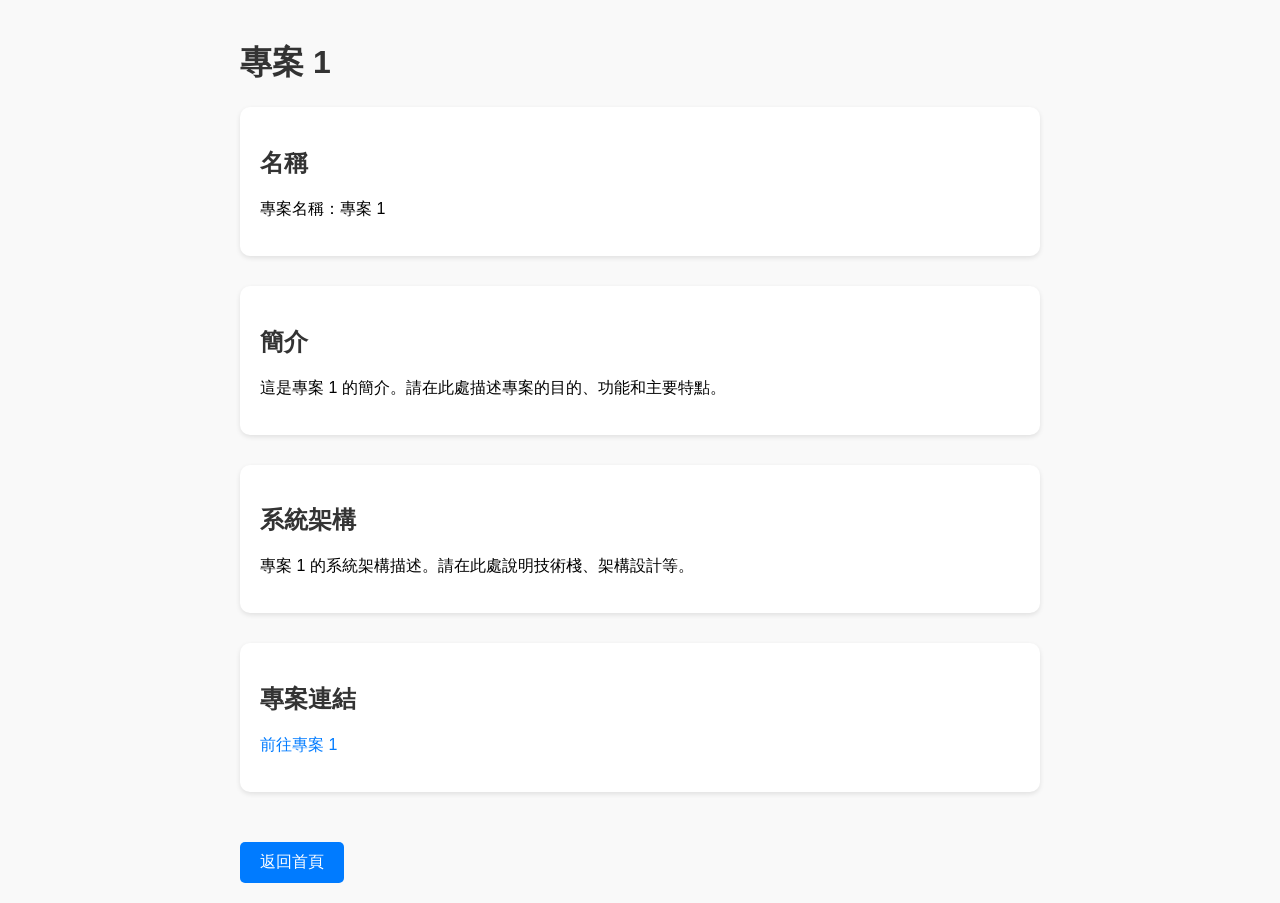
==== project1.html @ 5c1dccd9 "Add HTML project files" ====
<!DOCTYPE html>
<html lang="zh-tw">
<head>
    <meta charset="UTF-8">
    <meta name="viewport" content="width=device-width, initial-scale=1.0">
    <title>專案 1 - Vibe Coding</title>
    <style>
        body {
            font-family: Arial, sans-serif;
            max-width: 800px;
            margin: 0 auto;
            padding: 20px;
            background-color: #f9f9f9;
        }
        .section {
            margin-bottom: 30px;
            padding: 20px;
            background-color: white;
            border-radius: 10px;
            box-shadow: 0 2px 5px rgba(0,0,0,0.1);
        }
        h1, h2 {
            color: #333;
        }
        a {
            color: #007bff;
            text-decoration: none;
        }
        a:hover {
            text-decoration: underline;
        }
        .back-link {
            display: inline-block;
            margin-top: 20px;
            padding: 10px 20px;
            background-color: #007bff;
            color: white;
            text-decoration: none;
            border-radius: 5px;
        }
        .back-link:hover {
            background-color: #0056b3;
        }
    </style>
</head>
<body>
    <h1>專案 1</h1>
    
    <div class="section">
        <h2>名稱</h2>
        <p>專案名稱：專案 1</p>
    </div>
    
    <div class="section">
        <h2>簡介</h2>
        <p>這是專案 1 的簡介。請在此處描述專案的目的、功能和主要特點。</p>
    </div>
    
    <div class="section">
        <h2>系統架構</h2>
        <p>專案 1 的系統架構描述。請在此處說明技術棧、架構設計等。</p>
    </div>
    
    <div class="section">
        <h2>專案連結</h2>
        <p><a href="#" target="_blank">前往專案 1</a></p>
    </div>
    
    <a href="index.html" class="back-link">返回首頁</a>
</body>
</html>
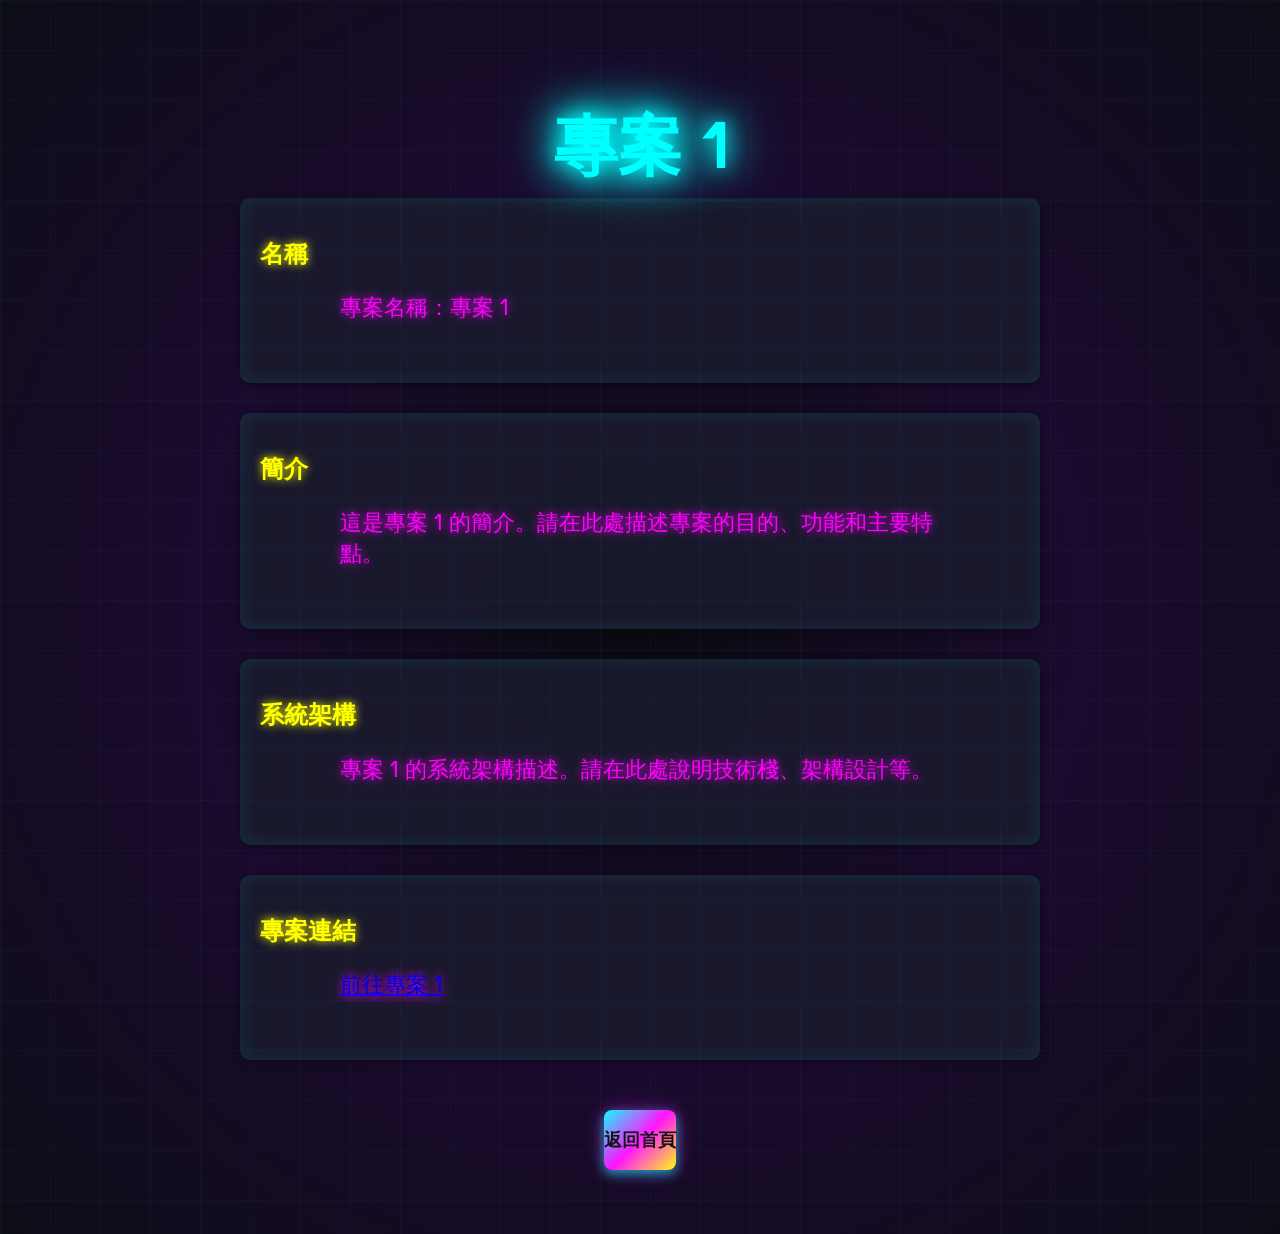
==== commit b2ccc4ca: "Apply cyberpunk style and external stylesheet" ====
--- a/project1.html
+++ b/project1.html
@@ -4,44 +4,7 @@
     <meta charset="UTF-8">
     <meta name="viewport" content="width=device-width, initial-scale=1.0">
     <title>專案 1 - Vibe Coding</title>
-    <style>
-        body {
-            font-family: Arial, sans-serif;
-            max-width: 800px;
-            margin: 0 auto;
-            padding: 20px;
-            background-color: #f9f9f9;
-        }
-        .section {
-            margin-bottom: 30px;
-            padding: 20px;
-            background-color: white;
-            border-radius: 10px;
-            box-shadow: 0 2px 5px rgba(0,0,0,0.1);
-        }
-        h1, h2 {
-            color: #333;
-        }
-        a {
-            color: #007bff;
-            text-decoration: none;
-        }
-        a:hover {
-            text-decoration: underline;
-        }
-        .back-link {
-            display: inline-block;
-            margin-top: 20px;
-            padding: 10px 20px;
-            background-color: #007bff;
-            color: white;
-            text-decoration: none;
-            border-radius: 5px;
-        }
-        .back-link:hover {
-            background-color: #0056b3;
-        }
-    </style>
+    <link rel="stylesheet" href="style.css">
 </head>
 <body>
     <h1>專案 1</h1>
--- a/style.css
+++ b/style.css
@@ -0,0 +1,270 @@
+@import url('https://fonts.googleapis.com/css2?family=Orbitron:wght@400;700;900&display=swap');
+
+/* global reset */
+* { box-sizing: border-box; }
+
+body {
+    font-family: 'Orbitron', monospace;
+    text-align: center;
+    margin: 0;
+    padding: 60px 20px;
+    background: radial-gradient(circle at center, #0a0a0f 0%, #1a0a2e 50%, #0d0d17 100%);
+    color: #00ffff;
+    position: relative;
+    overflow-x: hidden;
+}
+
+/* grid overlay for cyberpunk feel */
+body::before {
+    content: '';
+    position: absolute;
+    top: 0;
+    left: 0;
+    right: 0;
+    bottom: 0;
+    background-image:
+        linear-gradient(rgba(0, 255, 255, 0.03) 1px, transparent 1px),
+        linear-gradient(90deg, rgba(0, 255, 255, 0.03) 1px, transparent 1px);
+    background-size: 50px 50px;
+    pointer-events: none;
+    animation: gridMove 20s linear infinite;
+}
+
+@keyframes gridMove {
+    0% { transform: translate(0, 0); }
+    100% { transform: translate(50px, 50px); }
+}
+
+h1 {
+    font-size: 4rem;
+    margin-bottom: 0.5rem;
+    color: #00ffff;
+    text-shadow: 0 0 20px #00ffff, 0 0 40px #00ffff, 0 0 60px #00ffff;
+    animation: flicker 3s infinite alternate, glitch 5s infinite;
+}
+
+@keyframes glitch {
+    0% { clip-path: inset(0); }
+    20% { clip-path: inset(10% 0 0 0); }
+    40% { clip-path: inset(0 0 10% 0); }
+    60% { clip-path: inset(10% 0 0 0); }
+    80% { clip-path: inset(0 0 10% 0); }
+    100% { clip-path: inset(0); }
+}
+
+@keyframes flicker {
+    0%, 100% { opacity: 1; }
+    50% { opacity: 0.8; }
+}
+
+h2 {
+    color: #ffff00;
+    text-shadow: 0 0 10px #ffff00;
+}
+
+p {
+    font-size: 1.4rem;
+    margin-bottom: 2.5rem;
+    max-width: 600px;
+    margin-left: auto;
+    margin-right: auto;
+    color: #ff00ff;
+    text-shadow: 0 0 10px #ff00ff;
+}
+
+/* utility classes for content pages */
+.section {
+    margin-bottom: 30px;
+    padding: 20px;
+    background: rgba(26, 26, 46, 0.9);
+    border-radius: 10px;
+    box-shadow: 0 2px 8px rgba(0,0,0,0.4), inset 0 0 20px rgba(0, 255, 255, 0.1);
+    text-align: left;
+    max-width: 800px;
+    margin-left: auto;
+    margin-right: auto;
+}
+
+.back-link {
+    display: inline-block;
+    margin-top: 20px;
+    padding: 18px 0;
+    font-size: 1.1rem;
+    font-weight: 600;
+    color: #000;
+    background: linear-gradient(135deg, #00ffff 0%, #ff00ff 50%, #ffff00 100%);
+    text-decoration: none;
+    border-radius: 8px;
+    box-shadow: 0 4px 12px rgba(0, 255, 255, 0.6), 0 0 20px rgba(255, 0, 255, 0.4);
+    transition: all 0.3s ease;
+    position: relative;
+    overflow: hidden;
+}
+
+.back-link::before {
+    content: '';
+    position: absolute;
+    top: -50%;
+    left: -50%;
+    width: 200%;
+    height: 200%;
+    background: linear-gradient(45deg, transparent, rgba(255, 255, 255, 0.1), transparent);
+    transform: rotate(45deg);
+    transition: all 0.3s ease;
+}
+
+.back-link:hover::before {
+    left: 100%;
+}
+
+.back-link:hover {
+    transform: translateY(-5px) scale(1.05);
+    box-shadow: 0 8px 20px rgba(0, 255, 255, 0.8), 0 0 30px rgba(255, 0, 255, 0.6);
+    animation: pulse 1s infinite;
+}
+
+.back-link:active {
+    transform: translateY(-2px) scale(1.02);
+    box-shadow: 0 3px 6px rgba(0, 229, 255, 0.3);
+}
+
+
+/* main page button layout */
+.buttons-container {
+    display: flex;
+    justify-content: center;
+    flex-wrap: wrap;
+    gap: 20px;
+}
+
+.button, .back-link {
+    flex: 1 1 150px;
+    max-width: 200px;
+}
+
+.button {
+    padding: 18px 0;
+    font-size: 1.1rem;
+    font-weight: 600;
+    color: #000;
+    background: linear-gradient(135deg, #00ffff 0%, #ff00ff 50%, #ffff00 100%);
+    text-decoration: none;
+    border-radius: 8px;
+    box-shadow: 0 4px 12px rgba(0, 255, 255, 0.6), 0 0 20px rgba(255, 0, 255, 0.4);
+    transition: all 0.3s ease;
+    position: relative;
+    overflow: hidden;
+}
+
+.button::before {
+    content: '';
+    position: absolute;
+    top: -50%;
+    left: -50%;
+    width: 200%;
+    height: 200%;
+    background: linear-gradient(45deg, transparent, rgba(255, 255, 255, 0.1), transparent);
+    transform: rotate(45deg);
+    transition: all 0.3s ease;
+}
+
+.button:hover::before {
+    left: 100%;
+}
+
+.button:hover {
+    transform: translateY(-5px) scale(1.05);
+    box-shadow: 0 8px 20px rgba(0, 255, 255, 0.8), 0 0 30px rgba(255, 0, 255, 0.6);
+    animation: pulse 1s infinite;
+}
+
+@keyframes pulse {
+    0%, 100% { box-shadow: 0 8px 20px rgba(0, 255, 255, 0.8), 0 0 30px rgba(255, 0, 255, 0.6); }
+    50% { box-shadow: 0 8px 20px rgba(0, 255, 255, 1), 0 0 40px rgba(255, 0, 255, 0.8); }
+}
+
+.button:active {
+    transform: translateY(-2px) scale(1.02);
+    box-shadow: 0 3px 6px rgba(0, 229, 255, 0.3);
+}
+
+/* small variation for project buttons */
+.button.small {
+    padding: 12px 25px;
+    font-size: 1rem;
+    background: linear-gradient(135deg, #ff00ff 0%, #00ffff 100%);
+    box-shadow: 0 0 15px rgba(255, 0, 255, 0.5);
+}
+
+.button.small:hover {
+    box-shadow: 0 0 25px rgba(255, 0, 255, 0.8), 0 0 35px rgba(0, 255, 255, 0.6);
+}
+
+
+/* project list styling (applies only on index) */
+.projects-list {
+    display: flex;
+    flex-direction: column;
+    gap: 24px;
+    max-width: 1000px;
+    margin: 0 auto;
+}
+
+.project-item {
+    display: flex;
+    align-items: center;
+    justify-content: space-between;
+    background: linear-gradient(135deg, rgba(26, 26, 46, 0.9) 0%, rgba(42, 26, 46, 0.9) 100%);
+    padding: 40px 24px;
+    border-radius: 15px;
+    box-shadow: 0 2px 8px rgba(0,0,0,0.4), inset 0 0 20px rgba(0, 255, 255, 0.1);
+    border: 1px solid rgba(0, 255, 255, 0.3);
+    transition: all 0.3s ease;
+    position: relative;
+}
+
+.project-item::before {
+    content: '';
+    position: absolute;
+    top: 0;
+    left: -100%;
+    width: 100%;
+    height: 100%;
+    background: linear-gradient(90deg, transparent, rgba(0, 255, 255, 0.2), transparent);
+    transition: left 0.5s ease;
+}
+
+.project-item:hover::before {
+    left: 100%;
+}
+
+.project-item:hover {
+    transform: translateX(10px);
+    box-shadow: 0 5px 15px rgba(0, 255, 255, 0.3), inset 0 0 30px rgba(0, 255, 255, 0.2);
+    border-color: rgba(0, 255, 255, 0.6);
+}
+
+.project-info {
+    text-align: left;
+    flex: 1;
+    margin-right: 20px;
+}
+
+.project-info h2 {
+    margin: 0 0 8px;
+    font-size: 1.8rem;
+}
+
+.project-info p {
+    margin: 0;
+    color: #ffffff;
+    font-size: 1.1rem;
+    text-shadow: 0 0 5px rgba(255, 255, 255, 0.5);
+}
+
+@media (max-width: 768px) {
+    h1 { font-size: 3rem; }
+    p { font-size: 1.2rem; }
+    .project-item { flex-direction: column; text-align: center; }
+    .project-info { margin-right: 0; margin-bottom: 20px; }
+}
